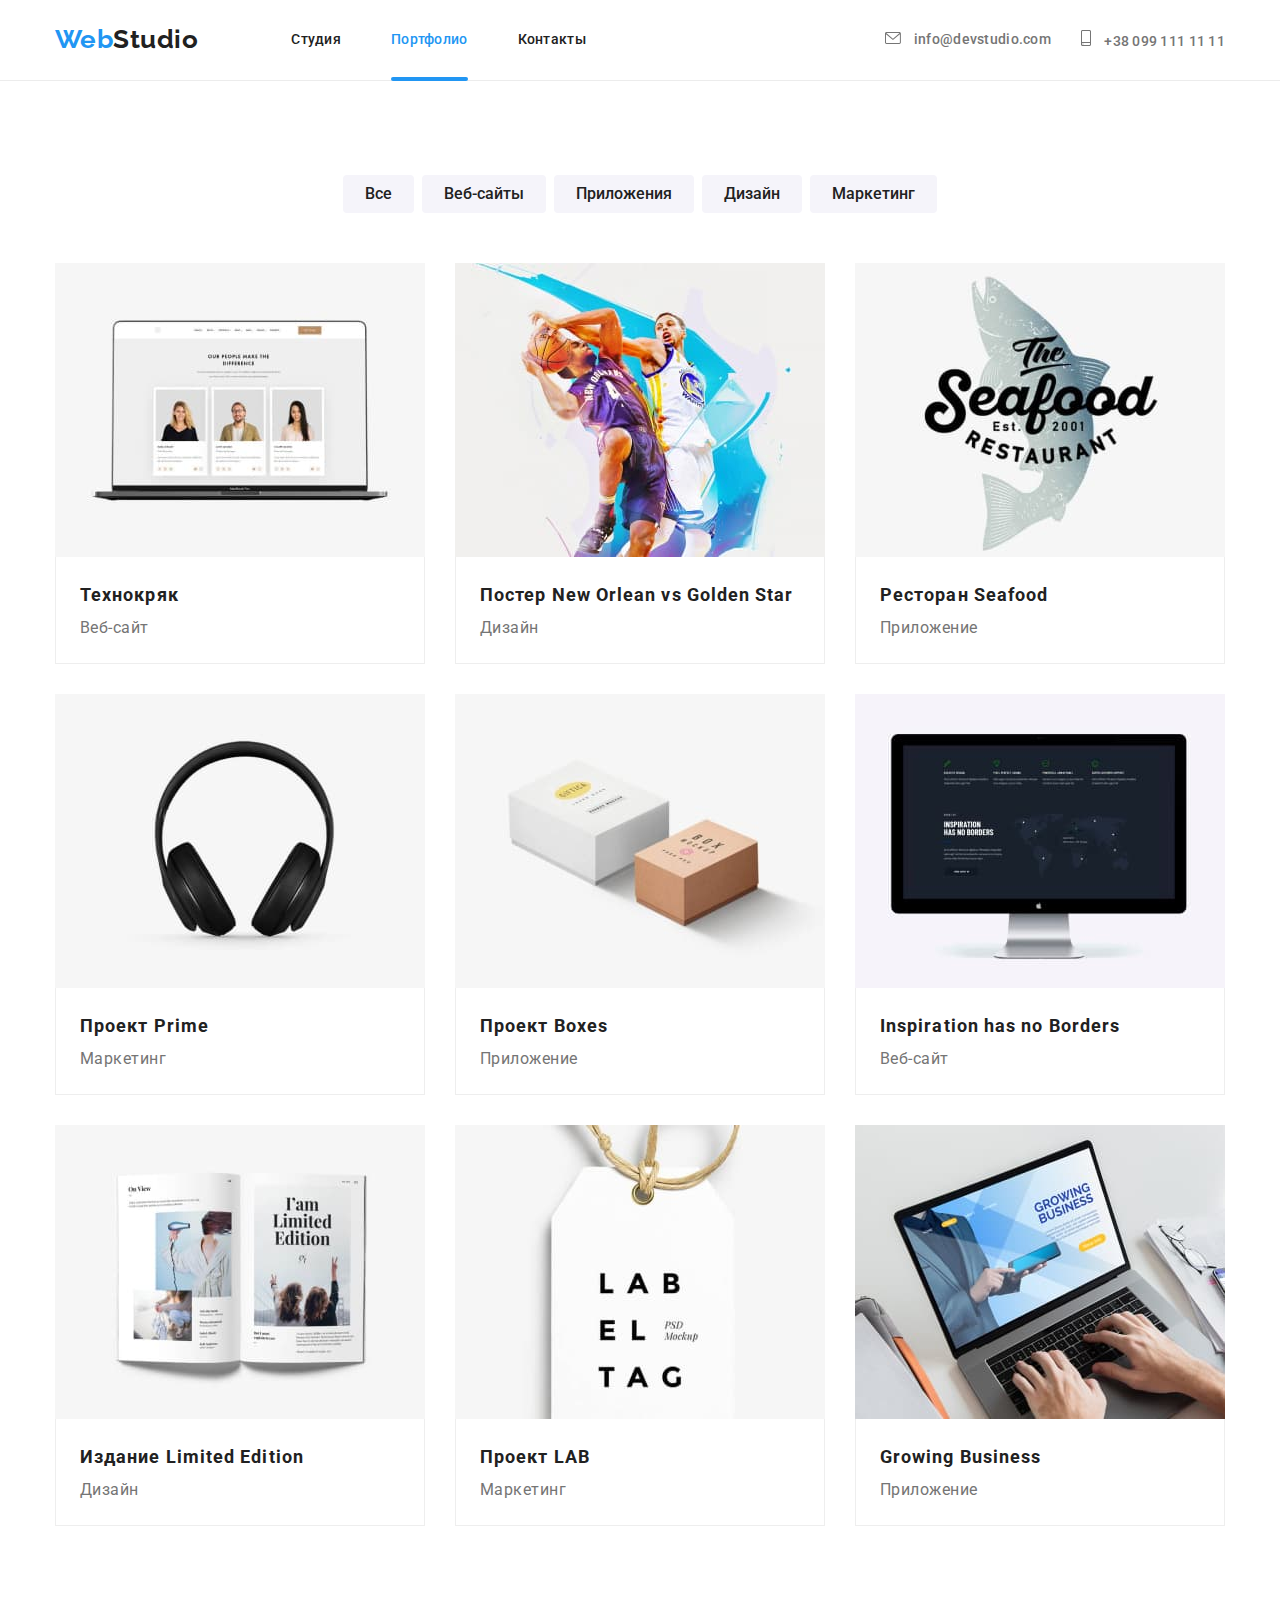
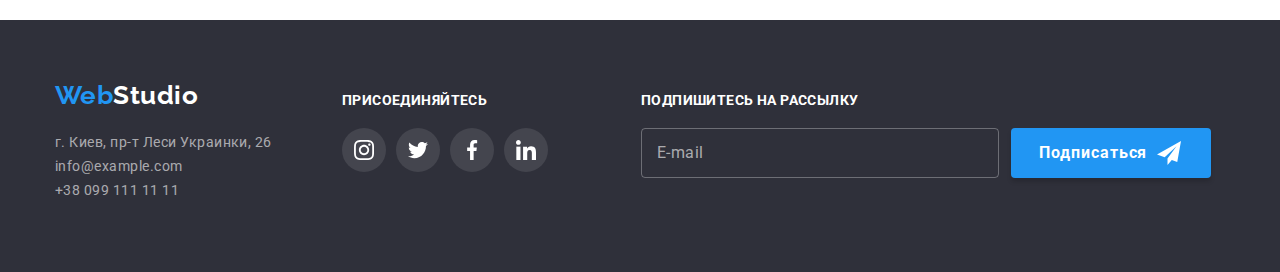
==== portfolio.html @ f7c26d9a "Копия репозитория hw-06" ====
<!DOCTYPE html>
<html lang="ru">
  <head>
    <meta charset="UTF-8" />
    <meta http-equiv="X-UA-Compatible" content="IE=edge" />
    <meta name="viewport" content="width=device-width, initial-scale=1.0" />
    <title>Portfolio</title>
    <link rel="preconnect" href="https://fonts.gstatic.com" />
    <link
      href="https://fonts.googleapis.com/css2?family=Raleway:wght@700&family=Roboto:wght@400;500;700;900&display=swap"
      rel="stylesheet"
    />
    <link
      rel="stylesheet"
      href="https://cdnjs.cloudflare.com/ajax/libs/animate.css/4.1.1/animate.min.css"
    />
    <link
      rel="stylesheet"
      href="https://cdnjs.cloudflare.com/ajax/libs/modern-normalize/1.0.0/modern-normalize.min.css"
    />
    <link rel="stylesheet" href="./css/styles.css" />
  </head>
  <body>
    <!--HEADER-->
    <header class="page-header">
      <div class="container main-nav">
        <a class="logo animate__heartBeat" href="./index.html" lang="en">
          <span class="logo-accent">Web</span>Studio</a
        >
        <nav>
          <ul class="nav">
            <li class="item">
              <a class="nav-link" href="./index.html">Студия</a>
            </li>
            <li class="item">
              <a class="nav-link current" href="./portfolio.html">Портфолио</a>
            </li>
            <li class="item">
              <a class="nav-link" href="">Контакты</a>
            </li>
          </ul>
        </nav>
        <ul class="address">
          <li class="item">
            <a class="address-link" href="mailto:info@devstudio.com" lang="en">
              <svg class="icon-mail">
                <use href="./images/sprite.svg#envelope"></use>
              </svg>
              info@devstudio.com</a
            >
          </li>

          <li class="item">
            <a class="address-link" href="tel:+380991111111">
              <svg class="icon-smartphone">
                <use href="./images/sprite.svg#smartphone"></use>
              </svg>
              +38 099 111 11 11</a
            >
          </li>
        </ul>
      </div>
    </header>
    <main>
      <!-- FILTER -->
      <section class="section">
        <div class="container">
          <ul class="filter">
            <li class="item">
              <button type="button" class="filter-button">Все</button>
            </li>
            <li class="item">
              <button type="button" class="filter-button">Веб-сайты</button>
            </li>
            <li class="item">
              <button type="button" class="filter-button">Приложения</button>
            </li>
            <li class="item">
              <button type="button" class="filter-button">Дизайн</button>
            </li>
            <li class="item">
              <button type="button" class="filter-button">Маркетинг</button>
            </li>
          </ul>

          <!-- PORTFOLIO -->

          <h1 class="visually-hidden">Портфолио</h1>
          <ul class="project negative-margin">
            <li class="item">
              <a class="project-link" href="">
                <div class="project-animation">
                  <img
                    src="./images/portfolio/technocrack.jpg"
                    alt="Экран ноутбука с изображением людей"
                    width="370"
                    height="294"
                  />
                  <p class="project-description">
                    Технокряк это современная площадка распространения
                    коронавируса. Компании используют эту платформу для
                    цифрового шпионажа и атак на защищённые сервера конкурентов.
                  </p>
                </div>
                <div class="project-border">
                  <h2 class="project-name">Технокряк</h2>
                  <p class="project-type">Веб-сайт</p>
                </div>
              </a>
            </li>
            <li class="item">
              <a class="project-link" href="">
                <div class="project-animation">
                  <img
                    src="./images/portfolio/poster-new-orlean-vs-golden-star.jpg"
                    alt="игра в баскетбол"
                    width="370"
                    height="294"
                  />
                  <p class="project-description">
                    Технокряк это современная площадка распространения
                    коронавируса. Компании используют эту платформу для
                    цифрового шпионажа и атак на защищённые сервера конкурентов.
                  </p>
                </div>
                <div class="project-border">
                  <h2 class="project-name">
                    Постер <span lang="en">New Orlean vs Golden Star</span>
                  </h2>
                  <p class="project-type">Дизайн</p>
                </div>
              </a>
            </li>
            <li class="item">
              <a class="project-link" href="">
                <div class="project-animation">
                  <img
                    src="./images/portfolio/restaurant-seafood.jpg"
                    alt="эмблема ресторана Seafood"
                    width="370"
                    height="294"
                  />
                  <p class="project-description">
                    Технокряк это современная площадка распространения
                    коронавируса. Компании используют эту платформу для
                    цифрового шпионажа и атак на защищённые сервера конкурентов.
                  </p>
                </div>

                <div class="project-border">
                  <h2 class="project-name">
                    Ресторан <span lang="en">Seafood</span>
                  </h2>
                  <p class="project-type">Приложение</p>
                </div>
              </a>
            </li>
            <li class="item">
              <a class="project-link" href="">
                <div class="project-animation">
                  <img
                    src="./images/portfolio/project-prime.jpg"
                    alt="наушники"
                    width="370"
                    height="294"
                  />
                  <p class="project-description">
                    Технокряк это современная площадка распространения
                    коронавируса. Компании используют эту платформу для
                    цифрового шпионажа и атак на защищённые сервера конкурентов.
                  </p>
                </div>
                <div class="project-border">
                  <h2 class="project-name">
                    Проект <span lang="en">Prime</span>
                  </h2>
                  <p class="project-type">Маркетинг</p>
                </div>
              </a>
            </li>
            <li class="item">
              <a class="project-link" href="">
                <div class="project-animation">
                  <img
                    src="./images/portfolio/project-boxes.jpg"
                    alt="коробки"
                    width="370"
                    height="294"
                  />
                  <p class="project-description">
                    Технокряк это современная площадка распространения
                    коронавируса. Компании используют эту платформу для
                    цифрового шпионажа и атак на защищённые сервера конкурентов.
                  </p>
                </div>

                <div class="project-border">
                  <h2 class="project-name">
                    Проект <span lang="en">Boxes</span>
                  </h2>
                  <p class="project-type">Приложение</p>
                </div>
              </a>
            </li>
            <li class="item">
              <a class="project-link" href="">
                <div class="project-animation">
                  <img
                    src="./images/portfolio/inspiration-has-no-borders.jpg"
                    alt="монитор"
                    width="370"
                    height="294"
                  />
                  <p class="project-description">
                    Технокряк это современная площадка распространения
                    коронавируса. Компании используют эту платформу для
                    цифрового шпионажа и атак на защищённые сервера конкурентов.
                  </p>
                </div>

                <div class="project-border">
                  <h2 lang="en" class="project-name">
                    Inspiration has no Borders
                  </h2>
                  <p class="project-type">Веб-сайт</p>
                </div>
              </a>
            </li>
            <li class="item">
              <a class="project-link" href="">
                <div class="project-animation">
                  <img
                    src="./images/portfolio/limited-edition.jpg"
                    alt="разворот журнала"
                    width="370"
                    height="294"
                  />
                  <p class="project-description">
                    Технокряк это современная площадка распространения
                    коронавируса. Компании используют эту платформу для
                    цифрового шпионажа и атак на защищённые сервера конкурентов.
                  </p>
                </div>

                <div class="project-border">
                  <h2 class="project-name">
                    Издание <span lang="en">Limited Edition</span>
                  </h2>
                  <p class="project-type">Дизайн</p>
                </div>
              </a>
            </li>
            <li class="item">
              <a class="project-link" href="">
                <div class="project-animation">
                  <img
                    src="./images/portfolio/project-lab.jpg"
                    alt="бирка"
                    width="370"
                    height="294"
                  />

                  <p class="project-description">
                    Технокряк это современная площадка распространения
                    коронавируса. Компании используют эту платформу для
                    цифрового шпионажа и атак на защищённые сервера конкурентов.
                  </p>
                </div>

                <div class="project-border">
                  <h2 class="project-name">
                    Проект <span lang="en">LAB</span>
                  </h2>
                  <p class="project-type">Маркетинг</p>
                </div>
              </a>
            </li>
            <li class="item">
              <a class="project-link" href="">
                <div class="project-animation">
                  <img
                    src="./images/portfolio/growing-business.jpg"
                    alt="ноутбук"
                    width="370"
                    height="294"
                  />

                  <p class="project-description">
                    Технокряк это современная площадка распространения
                    коронавируса. Компании используют эту платформу для
                    цифрового шпионажа и атак на защищённые сервера конкурентов.
                  </p>
                </div>

                <div class="project-border">
                  <h2 lang="en" class="project-name">Growing Business</h2>
                  <p class="project-type">Приложение</p>
                </div>
              </a>
            </li>
          </ul>
        </div>
      </section>
    </main>
    <!--FOOTER-->
    <footer class="footer bg-accent">
      <div class="container footer-blocks">
        <div class="footer-nav">
          <a class="logo" href="./index.html" lang="en">
            <span class="logo-accent">Web</span
            ><span class="logo-white">Studio</span>
          </a>
          <address>
            <ul class="footer-address">
              <li>
                <a
                  class="footer-link"
                  href="https://goo.gl/maps/7YDcyyLP6gGd8CjL6"
                  target="_blank"
                  rel="noopener noreferrer"
                  >г. Киев, пр-т Леси Украинки, 26
                </a>
              </li>
              <li>
                <a class="footer-link" href="mailto:info@example.com"
                  >info@example.com</a
                >
              </li>
              <li>
                <a class="footer-link" href="tel:+380991111111"
                  >+38 099 111 11 11</a
                >
              </li>
            </ul>
          </address>
        </div>
        <div class="footer-social">
          <p class="footer-paragraph">Присоединяйтесь</p>
          <ul class="social-list social-footer-margin">
            <li class="social-item">
              <a class="social-link dark-social-icon" href="">
                <svg class="social-icon">
                  <use href="./images/sprite.svg#instagramm"></use>
                </svg>
              </a>
            </li>
            <li class="social-item">
              <a class="social-link dark-social-icon" href="">
                <svg class="social-icon">
                  <use href="./images/sprite.svg#twitter"></use>
                </svg>
              </a>
            </li>
            <li class="social-item">
              <a class="social-link dark-social-icon" href="">
                <svg class="social-icon">
                  <use href="./images/sprite.svg#facebook"></use>
                </svg>
              </a>
            </li>
            <li class="social-item">
              <a class="social-link dark-social-icon" href="">
                <svg class="social-icon">
                  <use href="./images/sprite.svg#linkedin"></use>
                </svg>
              </a>
            </li>
          </ul>
        </div>
        <div class="footer-subscription">
          <p class="footer-paragraph">Подпишитесь на рассылку</p>
          <form class="subscription-form" method="POST">
            <input
              class="subscription-form-input"
              type="email"
              name="user-email"
              placeholder="E-mail"
            />
            <button class="hero-button subscription-button" type="submit">
              Подписаться
              <svg class="subscription-button-icon">
                <use href="./images/sprite.svg#send"></use>
              </svg>
            </button>
          </form>
        </div>
      </div>
    </footer>
  </body>
</html>
---- css/styles.css ----
:root {
  --primary-text-color: #757575;
  --secondary-text-color: #212121;
  --accent-text-color: #2196f3;
  --white-color: #ffffff;
  --footer-text-color: rgba(255, 255, 255, 0.6);
  --secondary-bg-color: #f5f4fa;
  --accent-bg-color: #2f303a;
  --hero-btn-hover-bgcolor: #188ce8;
  --hero-bg-color: #c4c4c4;
  --header-line: #ececec;
  --project-border: #eeeeee;
  --icon-color: #afb1b8;
  --icon-bg-color: rgba(255, 255, 255, 0.1);
  --timing: 250ms;
  --timing-function: cubic-bezier(0.4, 0, 0.2, 1);
}

body {
  color: var(--primary-text-color);
  font-family: 'Roboto', sans-serif;
  letter-spacing: 0.03em;
}

h1,
h2,
h3 {
  margin: 0;
  color: var(--secondary-text-color);
}

p {
  margin: 0;
}

img {
  display: block;
}

a {
  text-decoration: none;
}

ul {
  margin: 0;
  padding: 0;
  list-style: none;
}

.bg-accent {
  background-color: var(--accent-bg-color);
}

.visually-hidden {
  position: absolute;
  width: 1px;
  height: 1px;
  margin: -1px;
  border: 0;
  padding: 0;
  white-space: nowrap;
  clip-path: inset(100%);
  clip: rect(0 0 0 0);
  overflow: hidden;
}

.negative-margin {
  display: flex;
  margin-top: -30px;
  margin-left: -30px;
}
/* ========================================= HEADER ======================================  */

.page-header {
  border-bottom: 1px solid var(--header-line);
}

.container {
  width: 1200px;
  padding-left: 15px;
  padding-right: 15px;
  margin-left: auto;
  margin-right: auto;
}

.main-nav {
  display: flex;
  align-items: center;
}

/* ======================== LOGO =========================== */
.logo {
  color: var(--secondary-text-color);
  font-family: 'Raleway', sans-serif;
  font-weight: 700;
  font-size: 26px;
  line-height: 1.2;
}
.logo-accent {
  color: var(--accent-text-color);
}
/* ======================= END LOGO ========================= */

/* ======================= NAVIGATION ======================= */

.nav {
  display: flex;
  margin-left: 93px;
}

.nav .item + .item {
  margin-left: 50px;
}

.nav .nav-link {
  position: relative;
  display: block;
  padding-top: 32px;
  padding-bottom: 32px;
  color: var(--secondary-text-color);
  font-weight: 500;
  font-size: 14px;
  line-height: 1.14;
  letter-spacing: 0.02em;

  transition: color var(--timing) var(--timing-function);
}

.nav .nav-link:hover,
.nav .nav-link:focus,
.nav .nav-link.current {
  color: var(--accent-text-color);
}

.current::after {
  display: block;
  content: '';
  width: 100%;
  height: 4px;
  border-radius: 2px;
  background-color: var(--accent-text-color);

  position: absolute;
  bottom: -1px;
}

/* ================= END NAVIGATION ====================== */

/* ================= MAIL & PHONE ======================== */

.address {
  display: flex;
  align-items: center;
  margin-left: auto;
}

.address .item + .item {
  margin-left: 30px;
}

.address .item {
  display: flex;
  align-self: center;
}

.address .address-link {
  color: var(--primary-text-color);
  font-weight: 500;
  font-size: 14px;
  line-height: 1.14;
  letter-spacing: 0.02em;

  transition: color var(--timing) var(--timing-function);
}

.icon-mail {
  width: 16px;
  height: 12px;
  margin-right: 10px;
  fill: var(--primary-text-color);
}

.icon-smartphone {
  width: 10px;
  height: 16px;
  margin-right: 10px;
  fill: var(--primary-text-color);
}

.address-link:hover,
.address-link:focus {
  color: var(--accent-text-color);
}

.address-link:hover .icon-mail,
.address-link:hover .icon-smartphone,
.address-link:focus .icon-mail,
.address-link:focus .icon-smartphone {
  fill: currentColor;
}

/* ================== END MAIL & PHONE =================== */

/* ====================================== END HEADER ====================================  */

/* ========== SECTION ============= */

.section {
  padding-top: 94px;
  padding-bottom: 94px;
}

.section-title {
  margin-bottom: 50px;
  font-size: 36px;
  line-height: 1.16;
  text-align: center;
}

.section:nth-child(2) {
  padding-bottom: 47px;
}

.section:nth-child(3) {
  padding-top: 47px;
}

.section:nth-child(4) {
  background-color: var(--secondary-bg-color);
}

/* ========== END SECTION ============= */

/*  ====================================== HERO ========================================== */

.hero {
  max-width: 1600px;
  height: 600px;
  margin: 0 auto;
  padding-top: 200px;
  padding-bottom: 200px;
  background-image: linear-gradient(
      rgba(47, 48, 58, 0.4),
      rgba(47, 48, 58, 0.4)
    ),
    url(../images/hero.jpg);
  background-color: var(--hero-bg-color);
  background-position: center;
  background-size: cover;
  border: 1px solid #000000;
  box-shadow: 0px 4px 4px rgba(0, 0, 0, 0.25);
  text-align: center;
}

.hero-title {
  margin-top: 0;
  margin-bottom: 30px;
  padding-left: 452px;
  padding-right: 452px;
  color: var(--white-color);
  font-weight: 900;
  font-size: 44px;
  line-height: 1.36;
  letter-spacing: 0.06em;
  text-transform: uppercase;
}

.hero-button {
  padding: 10px 32px;
  border-color: transparent;
  background-color: var(--accent-text-color);
  color: var(--white-color);
  min-width: 200px;
  height: 50px;
  cursor: pointer;
  font-family: inherit;
  font-weight: 700;
  font-size: 16px;
  line-height: 1.87;
  letter-spacing: 0.06em;
  box-shadow: 0px 4px 4px rgba(0, 0, 0, 0.15);
  border-radius: 4px;

  transition: background-color var(--timing) var(--timing-function);
}

.hero-button:hover,
.hero-button:focus {
  background-color: var(--hero-btn-hover-bgcolor);
}
/* =================== MODAL ================= */

.backdrop {
  position: fixed;
  top: 0;
  left: 0;
  width: 100vw;
  height: 100vh;
  background-color: rgba(0, 0, 0, 0.2);
  z-index: 100;

  transition: opacity var(--timing) var(--timing-function),
    vissibility var(--timing) var(--timing-function);
}

.is-hidden {
  opacity: 0;
  visibility: hidden;
  pointer-events: none;
}

.btn-close {
  position: absolute;
  top: 8px;
  right: 8px;
  width: 30px;
  height: 30px;
  background-color: transparent;
  border-radius: 50%;
  border: 1px solid rgba(0, 0, 0, 0.1);
  cursor: pointer;
  padding: 5px;
}

.btn-close-icon {
  width: 18px;
  height: 18px;

  transition: fill var(--timing) var(--timing-function);
}

.btn-close:hover .btn-close-icon {
  fill: var(--accent-text-color);
}

.modal {
  display: flex;
  position: absolute;
  top: 50%;
  left: 50%;
  max-height: 581px;
  max-width: 528px;
  background-color: var(--white-color);
  border-radius: 4px;
  box-shadow: 0px 1px 3px rgba(0, 0, 0, 0.12), 0px 1px 1px rgba(0, 0, 0, 0.14),
    0px 2px 1px rgba(0, 0, 0, 0.2);

  transform: translate(-50%, -50%);
}

.modal-form {
  width: 100%;
  height: 100%;
  padding: 40px;
}

.form-title {
  margin-bottom: 12px;
  text-align: center;
  font-size: 20px;
  font-weight: bold;
  line-height: 23px;
  color: var(--secondary-text-color);
  text-align: center;
  letter-spacing: 0.03em;
}

.form-label {
  display: block;
  font-size: 12px;
  letter-spacing: 0.01em;
}

.form-label-wrapper {
  display: block;
  position: relative;
  margin-top: 4px;
  margin-bottom: 10px;
}

.form-input {
  width: 100%;
  height: 40px;
  padding-left: 42px;
  border: 1px solid rgba(33, 33, 33, 0.2);
  border-radius: 4px;

  transition: border var(--timing) var(--timing-function);
}

.form-label:focus-within .form-input {
  border: 1px solid var(--accent-text-color);
  outline: none;
}

.form-input-icon {
  position: absolute;
  left: 12px;
  top: 50%;
  transform: translateY(-50%);
  display: block;
  width: 18px;
  height: 18px;

  transition: fill var(--timing) var(--timing-function);
}

.form-label:focus-within .form-input-icon {
  fill: var(--accent-text-color);
}

.form-comment {
  padding: 12px 16px;
  margin-top: 4px;
  margin-bottom: 20px;
  width: 100%;
  height: 120px;
  border: 1px solid rgba(33, 33, 33, 0.2);
  border-radius: 4px;
  resize: none;

  transition: border var(--timing) var(--timing-function);
}

.form-comment:focus {
  border: 1px solid var(--accent-text-color);
  outline: none;
}

.form-comment::placeholder {
  color: rgba(117, 117, 117, 0.5);
  font-size: 14px;
  line-height: 16px;
  letter-spacing: 0.01em;
}

.user-agreement {
  display: flex;
  align-items: center;
  justify-content: center;
  margin-bottom: 30px;
}

.user-agreement-checkbox {
  position: absolute !important;
  clip: rect(1px 1px 1px 1px); /* IE6, IE7 */
  clip: rect(1px, 1px, 1px, 1px);
  padding: 0 !important;
  border: 0 !important;
  height: 1px !important;
  width: 1px !important;
  overflow: hidden;
}

.checkbox-icon {
  display: inline-block;
  width: 16px;
  height: 15px;
  border: 2px solid var(--secondary-text-color);
  border-radius: 4px;

  transition: background-color var(--timing) var(--timing-function);
}

.user-agreement-checkbox:checked + .checkbox-icon {
  border-color: transparent;
  background-color: var(--accent-text-color);
  background-image: url(../images/checkbox.svg);
  background-size: contain;
  background-repeat: no-repeat;
  background-origin: border-box;
}

.user-agreement-checkbox:focus + .checkbox-icon {
  border-color: var(--accent-text-color);
}

.user-agreement-title {
  margin-left: 7px;
  font-size: 14px;
  line-height: 1.71;
  letter-spacing: 0.03em;
}

.user-agreement-link {
  text-decoration: underline;
  color: var(--accent-text-color);
}

.modal-button {
  display: flex;
  justify-content: center;
  margin: 0 auto;
}

/* ========== END MODAL ================= */

/*  ====================================== END HERO ====================================== */

/* ====================================== FEATURES ====================================== */

.features .item,
.work .item,
.project .item,
.clients .item {
  margin-left: 30px;
  margin-top: 30px;
}

.features-title {
  margin-bottom: 10px;
  font-size: 14px;
  line-height: 1.14;
  text-transform: uppercase;
}

.features-text {
  font-size: 14px;
  line-height: 1.71;
}

.features-icon {
  display: flex;
  justify-content: center;
  align-items: center;
  background-color: var(--secondary-bg-color);
  width: 270px;
  height: 120px;
  margin-bottom: 30px;
}

.features-icon .pic {
  width: 70px;
  height: 70px;
}
/* ====================================== END FEATURES ====================================== */

/* ==================== WORK ==================*/

.work .item,
.project .item {
  flex-basis: calc((100% - 90px) / 3);
  position: relative;
}

.work-title {
  position: absolute;
  width: 100%;
  bottom: 0;
  text-align: center;
  font-weight: bold;
  font-size: 14px;
  line-height: 16px;
  letter-spacing: 0.03em;
  text-transform: uppercase;
  color: var(--white-color);
  background-color: rgba(47, 48, 58, 0.8);
  padding-top: 27px;
  padding-bottom: 27px;
}

/* =================== END WORK ============= */

/* ====================================== TEAM ====================================== */

.team .item {
  background-color: var(--white-color);
  flex-basis: calc((100% - 120px) / 4);
  margin-top: 30px;
  margin-left: 30px;
  box-shadow: 0px 1px 3px rgba(0, 0, 0, 0.12), 0px 1px 1px rgba(0, 0, 0, 0.14),
    0px 2px 1px rgba(0, 0, 0, 0.2);
  border-radius: 0px 0px 4px 4px;
}

.team-title {
  margin-bottom: 10px;
  font-weight: 500;
  font-size: 16px;
  line-height: 1.19;
  text-align: center;
}

.team-position {
  font-size: 16px;
  line-height: 1.18;
  text-align: center;
}

.team-border {
  padding-top: 30px;
  padding-bottom: 30px;
}
/* =====SOCIAL ICON ===== */

.social-list {
  display: flex;
  margin-top: 16px;
  margin-right: 32px;
  margin-left: 32px;
}

.social-item:not(:nth-last-child(1)) {
  margin-right: 10px;
}

.social-link {
  display: flex;
  width: 44px;
  height: 44px;
  justify-content: center;
  align-items: center;
  fill: var(--icon-color);
  border-radius: 50%;

  transition: background-color var(--timing) var(--timing-function);
}

.social-link:hover,
.social-link:focus {
  background-color: var(--accent-text-color);
}

.social-icon {
  width: 20px;
  height: 20px;

  transition: fill var(--timing) var(--timing-function);
}

.social-link:hover .social-icon,
.social-link:focus .social-icon {
  fill: var(--white-color);
}

/* ===== END SOCIAL ICON ===== */

/* ====================================== END TEAM ====================================== */

/* ================= CLIENT =============== */

.client-link {
  display: flex;
  justify-content: center;
  align-items: center;
  width: 170px;
  height: 92px;
  fill: var(--icon-color);
  border: 1px solid var(--icon-color);
  border-radius: 4px;

  transition: border var(--timing) var(--timing-function),
    fill var(--timing) var(--timing-function);
}

.client-link:hover,
.client-link:focus {
  border: 1px solid var(--accent-text-color);
  fill: var(--accent-text-color);
}

/* ================= END CLIENT =============== */

/* ====================================== FOOTER ====================================== */

.logo-white {
  color: var(--white-color);
}

.footer {
  width: 100%;
  height: 252px;
  margin: 0 auto;
}

.footer-address {
  margin-top: 20px;
}

.footer-address .footer-link {
  color: var(--footer-text-color);
  font-style: normal;
  font-size: 14px;
  line-height: 1.71;

  transition: color var(--timing) var(--timing-function);
}

.footer-address .footer-link:hover,
.footer-address .footer-link:focus {
  color: var(--white-color);
}

.footer-blocks {
  display: flex;
  /* align-self: baseline; */
}

.footer-nav {
  margin-top: 60px;
  margin-bottom: 60px;
}

.footer-social {
  margin-left: 70px;
  margin-top: 72px;
}

.footer-paragraph {
  margin-bottom: 20px;

  color: var(--white-color);
  font-size: 14px;
  font-weight: 700;
  line-height: 16px;
  letter-spacing: 0.03em;
  text-transform: uppercase;
}

.social-footer-margin {
  margin-left: 0;
  margin-right: 0;
}

.dark-social-icon {
  fill: var(--white-color);
  background-color: var(--icon-bg-color);
}

.footer-subscription {
  margin-left: 93px;
  margin-top: 72px;
}

.subscription-form {
  display: flex;
}

.subscription-form-input {
  padding: 15px;
  width: 358px;
  height: 50px;
  background-color: transparent;
  border: 1px solid rgba(255, 255, 255, 0.3);
  border-radius: 4px;
  font-size: 16px;
  line-height: 1.25;
  letter-spacing: 0.03em;
  color: var(--white-color);
}

.subscription-form-input::placeholder {
  color: rgba(255, 255, 255, 0.6);
}

.subscription-button {
  display: inline-flex;
  padding: 10px 26px;
  margin-left: 12px;
  align-items: center;
}

.subscription-button-icon {
  margin-left: 10px;
  width: 24px;
  height: 24px;
}

/* ====================================== END FOOTER ====================================== */

/* ################################# PORTFOLIO ##########################################  */

/* ====================================== FILTER ====================================== */

.filter {
  display: flex;
  margin-bottom: 50px;
  margin-top: -8px;
  margin-left: -8px;
  justify-content: center;
}

.filter .filter-button {
  padding: 6px 22px;
  color: var(--secondary-text-color);
  background-color: var(--secondary-bg-color);
  font-family: inherit;
  font-weight: 500;
  font-size: 16px;
  line-height: 1.62;
  text-align: center;
  border: none;
  border-radius: 4px;
  cursor: pointer;

  transition: color var(--timing) var(--timing-function),
    background-color var(--timing) var(--timing-function),
    box-shadow var(--timing) var(--timing-function);
}

.filter .item {
  margin-top: 8px;
  margin-left: 8px;
}

.filter .filter-button:hover,
.filter .filter-button:focus {
  color: var(--white-color);
  background-color: var(--accent-text-color);
  box-shadow: 0px 3px 1px rgba(0, 0, 0, 0.1), 0px 1px 2px rgba(0, 0, 0, 0.08),
    0px 2px 2px rgba(0, 0, 0, 0.12);
}

/* ====================================== END FILTER ====================================== */

/* ====================================== PROJECTS ====================================== */

.project {
  flex-wrap: wrap;
}

.project .item {
  transition: box-shadow var(--timing) var(--timing-function);
}

.project .item:hover,
.project .item:focus {
  box-shadow: 0px 1px 1px rgba(0, 0, 0, 0.12), 0px 4px 4px rgba(0, 0, 0, 0.06),
    1px 4px 6px rgba(0, 0, 0, 0.16);
}

.project .project-name {
  font-size: 18px;
  line-height: 2;
  letter-spacing: 0.06em;
}

.project .project-type {
  font-size: 16px;
  line-height: 1.87;
  color: var(--primary-text-color);
}

.project-border {
  padding: 20px 24px;
  border: 1px solid var(--project-border);
  border-top: 0;
  box-sizing: border-box;
}

.project-animation {
  position: relative;
  overflow: hidden;
}

.project-description {
  position: absolute;
  top: 0;
  left: 0;
  width: 100%;
  height: 100%;
  background-color: rgba(33, 150, 243, 0.9);
  font-size: 18px;
  line-height: 28px;
  letter-spacing: 0.03em;
  color: var(--white-color);
  padding: 63px 24px;
  overflow: auto;

  transform: translateY(100%);
  transition: transform var(--timing) var(--timing-function);
}

.project-link:hover .project-description,
.project-link:focus .project-description {
  transform: translateY(0);
}

/* ====================================== END PROJECTS ====================================== */ ;
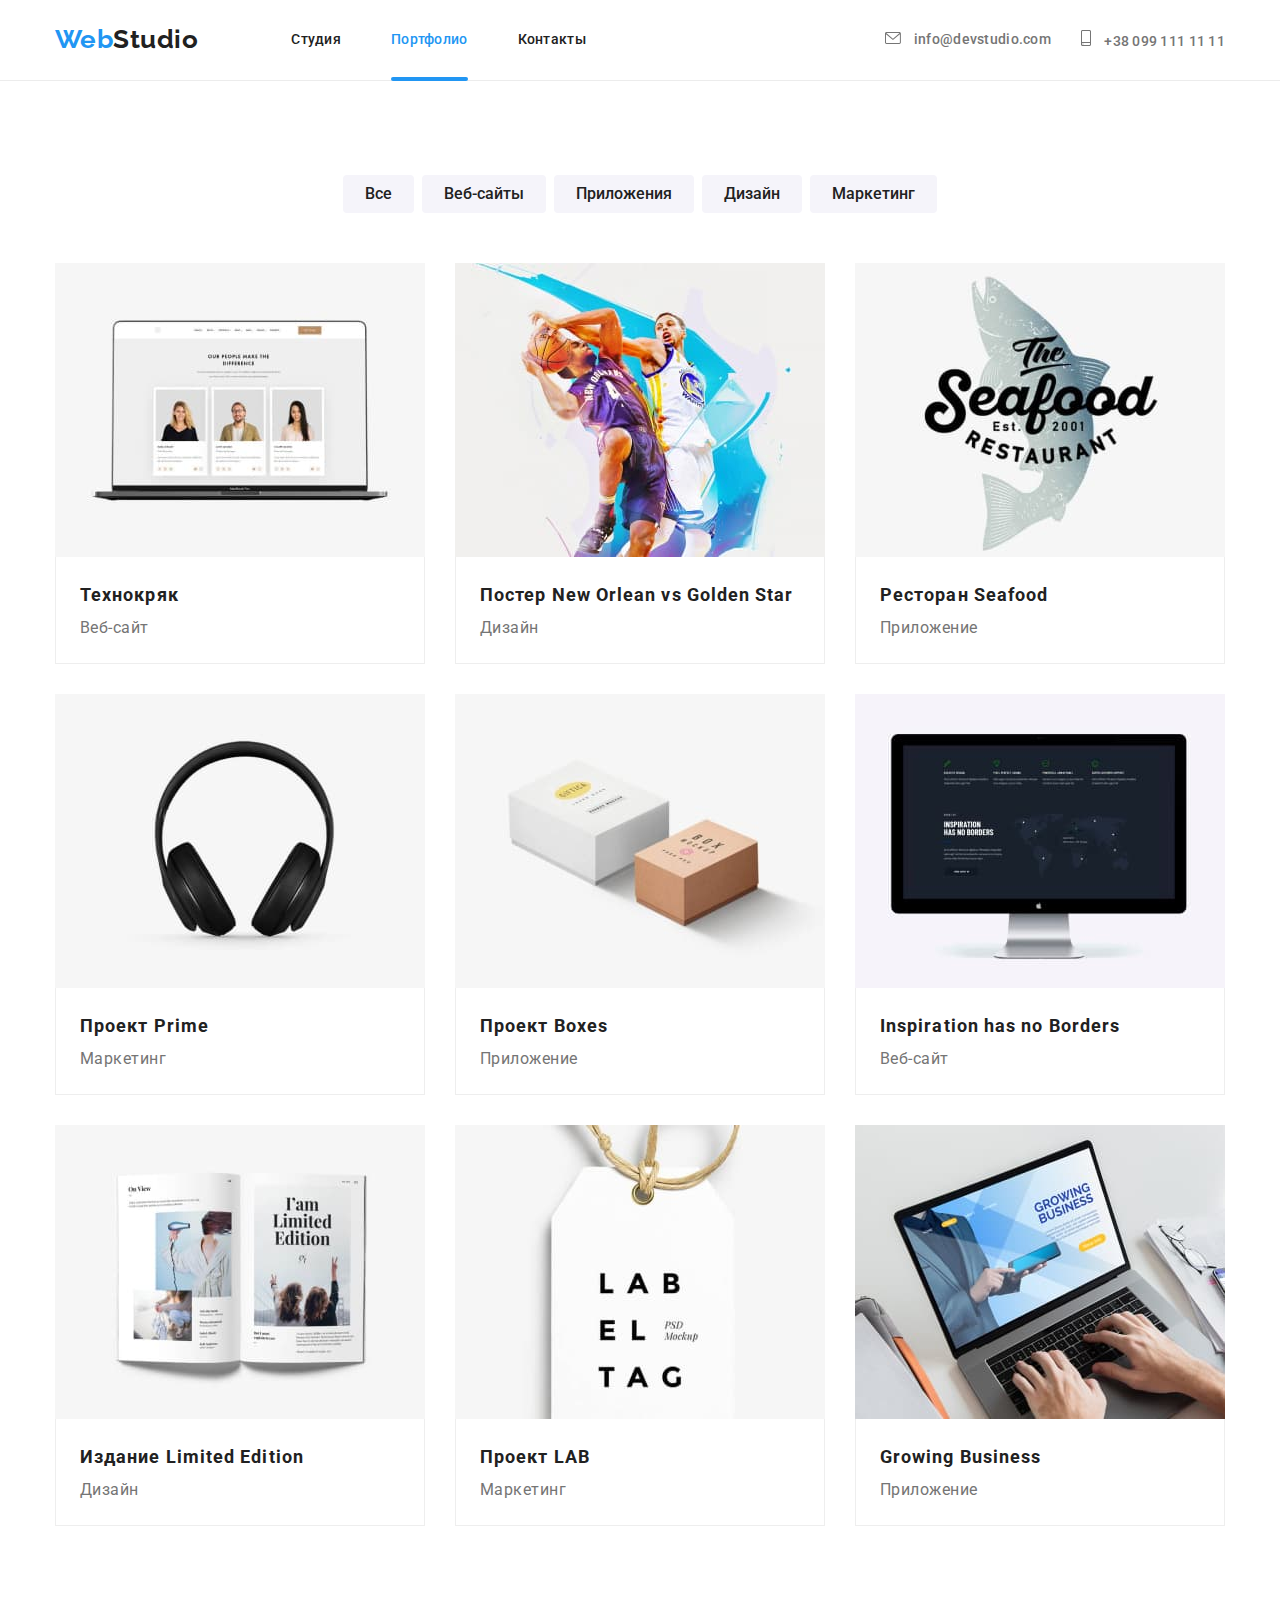
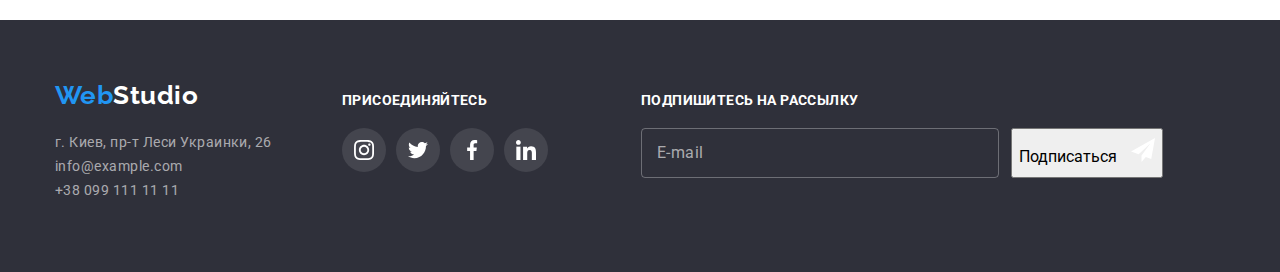
==== commit 91354f07: "рефакторинг в SASS" ====
--- a/portfolio.html
+++ b/portfolio.html
@@ -12,10 +12,6 @@
     />
     <link
       rel="stylesheet"
-      href="https://cdnjs.cloudflare.com/ajax/libs/animate.css/4.1.1/animate.min.css"
-    />
-    <link
-      rel="stylesheet"
       href="https://cdnjs.cloudflare.com/ajax/libs/modern-normalize/1.0.0/modern-normalize.min.css"
     />
     <link rel="stylesheet" href="./css/styles.css" />
@@ -24,7 +20,7 @@
     <!--HEADER-->
     <header class="page-header">
       <div class="container main-nav">
-        <a class="logo animate__heartBeat" href="./index.html" lang="en">
+        <a class="logo" href="./index.html" lang="en">
           <span class="logo-accent">Web</span>Studio</a
         >
         <nav>
--- a/css/styles.css
+++ b/css/styles.css
@@ -51,6 +51,20 @@
   background-color: var(--accent-bg-color);
 }
 
+.negative-margin {
+  display: flex;
+  margin-top: -30px;
+  margin-left: -30px;
+}
+
+.features .item,
+.work .item,
+.project .item,
+.clients .item {
+  margin-left: 30px;
+  margin-top: 30px;
+}
+
 .visually-hidden {
   position: absolute;
   width: 1px;
@@ -63,17 +77,7 @@
   clip: rect(0 0 0 0);
   overflow: hidden;
 }
-
-.negative-margin {
-  display: flex;
-  margin-top: -30px;
-  margin-left: -30px;
-}
-/* ========================================= HEADER ======================================  */
-
-.page-header {
-  border-bottom: 1px solid var(--header-line);
-}
+/* ================= COMPONENT ============= */
 
 .container {
   width: 1200px;
@@ -83,9 +87,37 @@
   margin-right: auto;
 }
 
-.main-nav {
-  display: flex;
-  align-items: center;
+.button {
+  display: flex;
+  justify-content: center;
+  margin: 0 auto;
+  padding: 10px 32px;
+  border-color: transparent;
+  background-color: var(--accent-text-color);
+  color: var(--white-color);
+  min-width: 200px;
+  height: 50px;
+  cursor: pointer;
+  font-family: inherit;
+  font-weight: 700;
+  font-size: 16px;
+  line-height: 1.87;
+  letter-spacing: 0.06em;
+  box-shadow: 0px 4px 4px rgba(0, 0, 0, 0.15);
+  border-radius: 4px;
+
+  transition: background-color var(--timing) var(--timing-function);
+}
+
+.button:hover,
+.button:focus {
+  background-color: var(--hero-btn-hover-bgcolor);
+}
+
+/* ========================================= HEADER ======================================  */
+
+.page-header {
+  border-bottom: 1px solid var(--header-line);
 }
 
 /* ======================== LOGO =========================== */
@@ -102,6 +134,11 @@
 /* ======================= END LOGO ========================= */
 
 /* ======================= NAVIGATION ======================= */
+
+.main-nav {
+  display: flex;
+  align-items: center;
+}
 
 .nav {
   display: flex;
@@ -249,7 +286,7 @@
   background-size: cover;
   border: 1px solid #000000;
   box-shadow: 0px 4px 4px rgba(0, 0, 0, 0.25);
-  text-align: center;
+  /* text-align: center; */
 }
 
 .hero-title {
@@ -263,31 +300,9 @@
   line-height: 1.36;
   letter-spacing: 0.06em;
   text-transform: uppercase;
-}
-
-.hero-button {
-  padding: 10px 32px;
-  border-color: transparent;
-  background-color: var(--accent-text-color);
-  color: var(--white-color);
-  min-width: 200px;
-  height: 50px;
-  cursor: pointer;
-  font-family: inherit;
-  font-weight: 700;
-  font-size: 16px;
-  line-height: 1.87;
-  letter-spacing: 0.06em;
-  box-shadow: 0px 4px 4px rgba(0, 0, 0, 0.15);
-  border-radius: 4px;
-
-  transition: background-color var(--timing) var(--timing-function);
-}
-
-.hero-button:hover,
-.hero-button:focus {
-  background-color: var(--hero-btn-hover-bgcolor);
-}
+  text-align: center;
+}
+
 /* =================== MODAL ================= */
 
 .backdrop {
@@ -487,25 +502,11 @@
   color: var(--accent-text-color);
 }
 
-.modal-button {
-  display: flex;
-  justify-content: center;
-  margin: 0 auto;
-}
-
 /* ========== END MODAL ================= */
 
 /*  ====================================== END HERO ====================================== */
 
 /* ====================================== FEATURES ====================================== */
-
-.features .item,
-.work .item,
-.project .item,
-.clients .item {
-  margin-left: 30px;
-  margin-top: 30px;
-}
 
 .features-title {
   margin-bottom: 10px;
@@ -740,6 +741,7 @@
   padding: 15px;
   width: 358px;
   height: 50px;
+  margin-right: 12px;
   background-color: transparent;
   border: 1px solid rgba(255, 255, 255, 0.3);
   border-radius: 4px;
@@ -751,13 +753,6 @@
 
 .subscription-form-input::placeholder {
   color: rgba(255, 255, 255, 0.6);
-}
-
-.subscription-button {
-  display: inline-flex;
-  padding: 10px 26px;
-  margin-left: 12px;
-  align-items: center;
 }
 
 .subscription-button-icon {
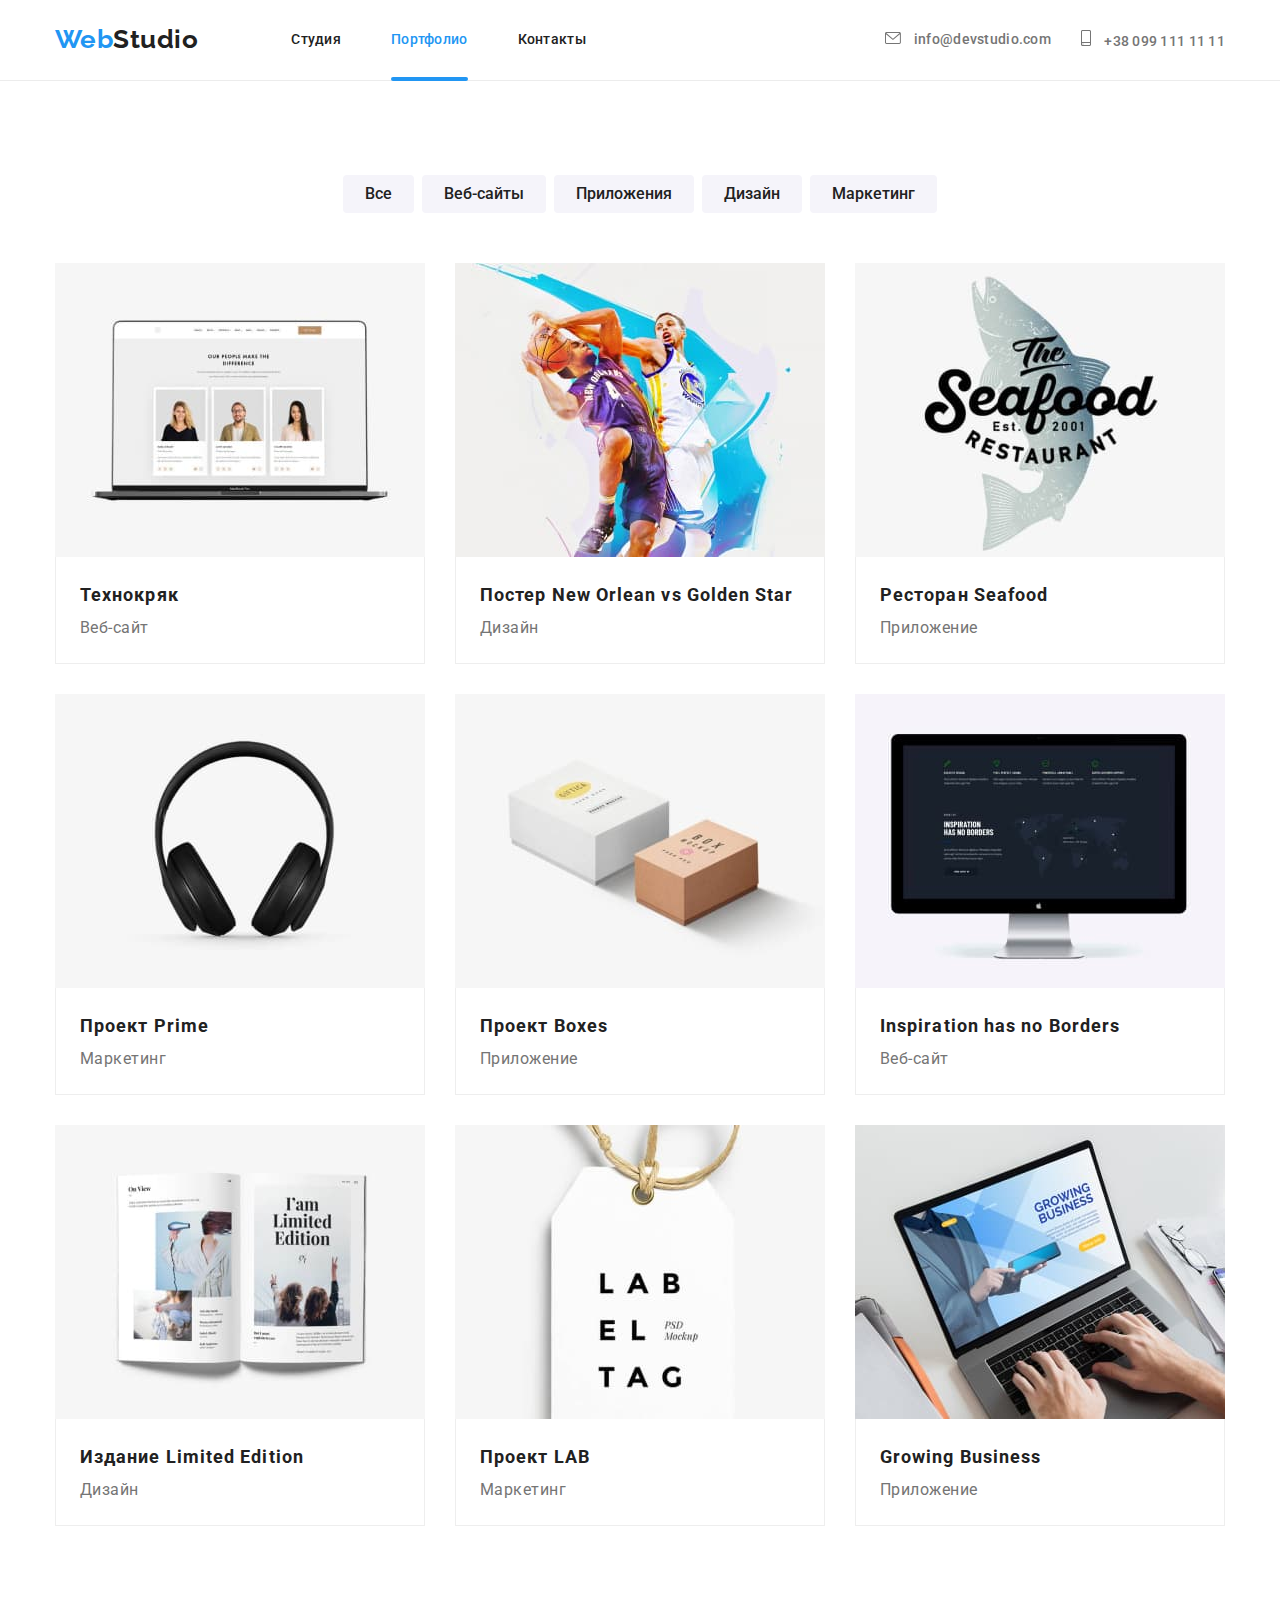
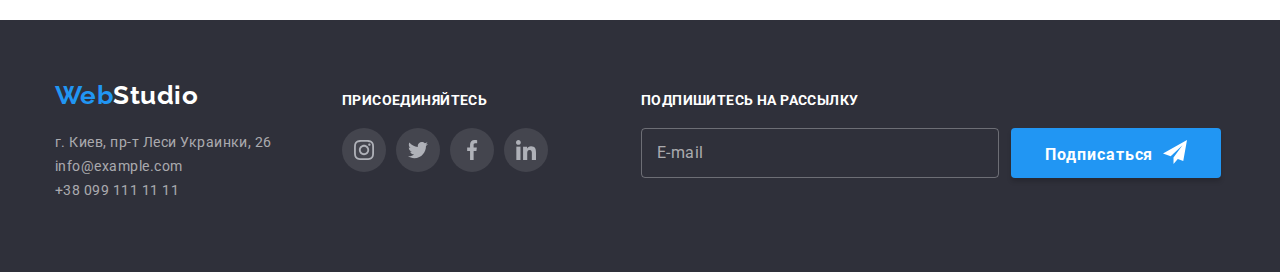
==== commit fb326225: "Рефакторинг в SASS + БЕМ" ====
--- a/portfolio.html
+++ b/portfolio.html
@@ -14,41 +14,43 @@
       rel="stylesheet"
       href="https://cdnjs.cloudflare.com/ajax/libs/modern-normalize/1.0.0/modern-normalize.min.css"
     />
-    <link rel="stylesheet" href="./css/styles.css" />
+    <link rel="stylesheet" href="./css/main.min.css" />
   </head>
   <body>
     <!--HEADER-->
-    <header class="page-header">
-      <div class="container main-nav">
+    <header class="header">
+      <div class="container header__container">
         <a class="logo" href="./index.html" lang="en">
-          <span class="logo-accent">Web</span>Studio</a
+          <span class="logo_theme_accent">Web</span>Studio</a
         >
-        <nav>
-          <ul class="nav">
-            <li class="item">
-              <a class="nav-link" href="./index.html">Студия</a>
-            </li>
-            <li class="item">
-              <a class="nav-link current" href="./portfolio.html">Портфолио</a>
-            </li>
-            <li class="item">
-              <a class="nav-link" href="">Контакты</a>
+        <nav class="header__navigation">
+          <ul class="nav-list header__nav-list">
+            <li class="nav-list__item">
+              <a class="nav-list__link" href="./index.html">Студия</a>
+            </li>
+            <li class="nav-list__item">
+              <a class="nav-list__link current" href="./portfolio.html"
+                >Портфолио</a
+              >
+            </li>
+            <li class="nav-list__item">
+              <a class="nav-list__link" href="">Контакты</a>
             </li>
           </ul>
         </nav>
-        <ul class="address">
-          <li class="item">
-            <a class="address-link" href="mailto:info@devstudio.com" lang="en">
-              <svg class="icon-mail">
+        <ul class="address header__address">
+          <li class="address__item">
+            <a class="address__link" href="mailto:info@devstudio.com" lang="en">
+              <svg class="address__icon-mail">
                 <use href="./images/sprite.svg#envelope"></use>
               </svg>
-              info@devstudio.com</a
-            >
+              info@devstudio.com
+            </a>
           </li>
 
-          <li class="item">
-            <a class="address-link" href="tel:+380991111111">
-              <svg class="icon-smartphone">
+          <li class="address__item">
+            <a class="address__link" href="tel:+380991111111">
+              <svg class="address__icon-smartphone">
                 <use href="./images/sprite.svg#smartphone"></use>
               </svg>
               +38 099 111 11 11</a
@@ -61,21 +63,21 @@
       <!-- FILTER -->
       <section class="section">
         <div class="container">
-          <ul class="filter">
-            <li class="item">
-              <button type="button" class="filter-button">Все</button>
-            </li>
-            <li class="item">
-              <button type="button" class="filter-button">Веб-сайты</button>
-            </li>
-            <li class="item">
-              <button type="button" class="filter-button">Приложения</button>
-            </li>
-            <li class="item">
-              <button type="button" class="filter-button">Дизайн</button>
-            </li>
-            <li class="item">
-              <button type="button" class="filter-button">Маркетинг</button>
+          <ul class="filter portfolio__filter">
+            <li class="filter__item">
+              <button type="button" class="filter__button">Все</button>
+            </li>
+            <li class="filter__item">
+              <button type="button" class="filter__button">Веб-сайты</button>
+            </li>
+            <li class="filter__item">
+              <button type="button" class="filter__button">Приложения</button>
+            </li>
+            <li class="filter__item">
+              <button type="button" class="filter__button">Дизайн</button>
+            </li>
+            <li class="filter__item">
+              <button type="button" class="filter__button">Маркетинг</button>
             </li>
           </ul>
 
@@ -83,172 +85,172 @@
 
           <h1 class="visually-hidden">Портфолио</h1>
           <ul class="project negative-margin">
-            <li class="item">
-              <a class="project-link" href="">
-                <div class="project-animation">
+            <li class="project__item">
+              <a class="project__link" href="">
+                <div class="project__animation">
                   <img
                     src="./images/portfolio/technocrack.jpg"
                     alt="Экран ноутбука с изображением людей"
                     width="370"
                     height="294"
                   />
-                  <p class="project-description">
-                    Технокряк это современная площадка распространения
-                    коронавируса. Компании используют эту платформу для
-                    цифрового шпионажа и атак на защищённые сервера конкурентов.
-                  </p>
-                </div>
-                <div class="project-border">
-                  <h2 class="project-name">Технокряк</h2>
-                  <p class="project-type">Веб-сайт</p>
-                </div>
-              </a>
-            </li>
-            <li class="item">
-              <a class="project-link" href="">
-                <div class="project-animation">
+                  <p class="project__description">
+                    Технокряк это современная площадка распространения
+                    коронавируса. Компании используют эту платформу для
+                    цифрового шпионажа и атак на защищённые сервера конкурентов.
+                  </p>
+                </div>
+                <div class="project__border">
+                  <h2 class="project__name">Технокряк</h2>
+                  <p class="project__type">Веб-сайт</p>
+                </div>
+              </a>
+            </li>
+            <li class="project__item">
+              <a class="project__link" href="">
+                <div class="project__animation">
                   <img
                     src="./images/portfolio/poster-new-orlean-vs-golden-star.jpg"
                     alt="игра в баскетбол"
                     width="370"
                     height="294"
                   />
-                  <p class="project-description">
-                    Технокряк это современная площадка распространения
-                    коронавируса. Компании используют эту платформу для
-                    цифрового шпионажа и атак на защищённые сервера конкурентов.
-                  </p>
-                </div>
-                <div class="project-border">
-                  <h2 class="project-name">
+                  <p class="project__description">
+                    Технокряк это современная площадка распространения
+                    коронавируса. Компании используют эту платформу для
+                    цифрового шпионажа и атак на защищённые сервера конкурентов.
+                  </p>
+                </div>
+                <div class="project__border">
+                  <h2 class="project__name">
                     Постер <span lang="en">New Orlean vs Golden Star</span>
                   </h2>
-                  <p class="project-type">Дизайн</p>
-                </div>
-              </a>
-            </li>
-            <li class="item">
-              <a class="project-link" href="">
-                <div class="project-animation">
+                  <p class="project__type">Дизайн</p>
+                </div>
+              </a>
+            </li>
+            <li class="project__item">
+              <a class="project__link" href="">
+                <div class="project__animation">
                   <img
                     src="./images/portfolio/restaurant-seafood.jpg"
                     alt="эмблема ресторана Seafood"
                     width="370"
                     height="294"
                   />
-                  <p class="project-description">
-                    Технокряк это современная площадка распространения
-                    коронавируса. Компании используют эту платформу для
-                    цифрового шпионажа и атак на защищённые сервера конкурентов.
-                  </p>
-                </div>
-
-                <div class="project-border">
-                  <h2 class="project-name">
+                  <p class="project__description">
+                    Технокряк это современная площадка распространения
+                    коронавируса. Компании используют эту платформу для
+                    цифрового шпионажа и атак на защищённые сервера конкурентов.
+                  </p>
+                </div>
+
+                <div class="project__border">
+                  <h2 class="project__name">
                     Ресторан <span lang="en">Seafood</span>
                   </h2>
-                  <p class="project-type">Приложение</p>
-                </div>
-              </a>
-            </li>
-            <li class="item">
-              <a class="project-link" href="">
-                <div class="project-animation">
+                  <p class="project__type">Приложение</p>
+                </div>
+              </a>
+            </li>
+            <li class="project__item">
+              <a class="project__link" href="">
+                <div class="project__animation">
                   <img
                     src="./images/portfolio/project-prime.jpg"
                     alt="наушники"
                     width="370"
                     height="294"
                   />
-                  <p class="project-description">
-                    Технокряк это современная площадка распространения
-                    коронавируса. Компании используют эту платформу для
-                    цифрового шпионажа и атак на защищённые сервера конкурентов.
-                  </p>
-                </div>
-                <div class="project-border">
-                  <h2 class="project-name">
+                  <p class="project__description">
+                    Технокряк это современная площадка распространения
+                    коронавируса. Компании используют эту платформу для
+                    цифрового шпионажа и атак на защищённые сервера конкурентов.
+                  </p>
+                </div>
+                <div class="project__border">
+                  <h2 class="project__name">
                     Проект <span lang="en">Prime</span>
                   </h2>
-                  <p class="project-type">Маркетинг</p>
-                </div>
-              </a>
-            </li>
-            <li class="item">
-              <a class="project-link" href="">
-                <div class="project-animation">
+                  <p class="project__type">Маркетинг</p>
+                </div>
+              </a>
+            </li>
+            <li class="project__item">
+              <a class="project__link" href="">
+                <div class="project__animation">
                   <img
                     src="./images/portfolio/project-boxes.jpg"
                     alt="коробки"
                     width="370"
                     height="294"
                   />
-                  <p class="project-description">
-                    Технокряк это современная площадка распространения
-                    коронавируса. Компании используют эту платформу для
-                    цифрового шпионажа и атак на защищённые сервера конкурентов.
-                  </p>
-                </div>
-
-                <div class="project-border">
-                  <h2 class="project-name">
+                  <p class="project__description">
+                    Технокряк это современная площадка распространения
+                    коронавируса. Компании используют эту платформу для
+                    цифрового шпионажа и атак на защищённые сервера конкурентов.
+                  </p>
+                </div>
+
+                <div class="project__border">
+                  <h2 class="project__name">
                     Проект <span lang="en">Boxes</span>
                   </h2>
-                  <p class="project-type">Приложение</p>
-                </div>
-              </a>
-            </li>
-            <li class="item">
-              <a class="project-link" href="">
-                <div class="project-animation">
+                  <p class="project__type">Приложение</p>
+                </div>
+              </a>
+            </li>
+            <li class="project__item">
+              <a class="project__link" href="">
+                <div class="project__animation">
                   <img
                     src="./images/portfolio/inspiration-has-no-borders.jpg"
                     alt="монитор"
                     width="370"
                     height="294"
                   />
-                  <p class="project-description">
-                    Технокряк это современная площадка распространения
-                    коронавируса. Компании используют эту платформу для
-                    цифрового шпионажа и атак на защищённые сервера конкурентов.
-                  </p>
-                </div>
-
-                <div class="project-border">
-                  <h2 lang="en" class="project-name">
+                  <p class="project__description">
+                    Технокряк это современная площадка распространения
+                    коронавируса. Компании используют эту платформу для
+                    цифрового шпионажа и атак на защищённые сервера конкурентов.
+                  </p>
+                </div>
+
+                <div class="project__border">
+                  <h2 lang="en" class="project__name">
                     Inspiration has no Borders
                   </h2>
-                  <p class="project-type">Веб-сайт</p>
-                </div>
-              </a>
-            </li>
-            <li class="item">
-              <a class="project-link" href="">
-                <div class="project-animation">
+                  <p class="project__type">Веб-сайт</p>
+                </div>
+              </a>
+            </li>
+            <li class="project__item">
+              <a class="project__link" href="">
+                <div class="project__animation">
                   <img
                     src="./images/portfolio/limited-edition.jpg"
                     alt="разворот журнала"
                     width="370"
                     height="294"
                   />
-                  <p class="project-description">
-                    Технокряк это современная площадка распространения
-                    коронавируса. Компании используют эту платформу для
-                    цифрового шпионажа и атак на защищённые сервера конкурентов.
-                  </p>
-                </div>
-
-                <div class="project-border">
-                  <h2 class="project-name">
+                  <p class="project__description">
+                    Технокряк это современная площадка распространения
+                    коронавируса. Компании используют эту платформу для
+                    цифрового шпионажа и атак на защищённые сервера конкурентов.
+                  </p>
+                </div>
+
+                <div class="project__border">
+                  <h2 class="project__name">
                     Издание <span lang="en">Limited Edition</span>
                   </h2>
-                  <p class="project-type">Дизайн</p>
-                </div>
-              </a>
-            </li>
-            <li class="item">
-              <a class="project-link" href="">
-                <div class="project-animation">
+                  <p class="project__type">Дизайн</p>
+                </div>
+              </a>
+            </li>
+            <li class="project__item">
+              <a class="project__link" href="">
+                <div class="project__animation">
                   <img
                     src="./images/portfolio/project-lab.jpg"
                     alt="бирка"
@@ -256,24 +258,24 @@
                     height="294"
                   />
 
-                  <p class="project-description">
-                    Технокряк это современная площадка распространения
-                    коронавируса. Компании используют эту платформу для
-                    цифрового шпионажа и атак на защищённые сервера конкурентов.
-                  </p>
-                </div>
-
-                <div class="project-border">
-                  <h2 class="project-name">
+                  <p class="project__description">
+                    Технокряк это современная площадка распространения
+                    коронавируса. Компании используют эту платформу для
+                    цифрового шпионажа и атак на защищённые сервера конкурентов.
+                  </p>
+                </div>
+
+                <div class="project__border">
+                  <h2 class="project__name">
                     Проект <span lang="en">LAB</span>
                   </h2>
-                  <p class="project-type">Маркетинг</p>
-                </div>
-              </a>
-            </li>
-            <li class="item">
-              <a class="project-link" href="">
-                <div class="project-animation">
+                  <p class="project__type">Маркетинг</p>
+                </div>
+              </a>
+            </li>
+            <li class="project__item">
+              <a class="project__link" href="">
+                <div class="project__animation">
                   <img
                     src="./images/portfolio/growing-business.jpg"
                     alt="ноутбук"
@@ -281,16 +283,16 @@
                     height="294"
                   />
 
-                  <p class="project-description">
-                    Технокряк это современная площадка распространения
-                    коронавируса. Компании используют эту платформу для
-                    цифрового шпионажа и атак на защищённые сервера конкурентов.
-                  </p>
-                </div>
-
-                <div class="project-border">
-                  <h2 lang="en" class="project-name">Growing Business</h2>
-                  <p class="project-type">Приложение</p>
+                  <p class="project__description">
+                    Технокряк это современная площадка распространения
+                    коронавируса. Компании используют эту платформу для
+                    цифрового шпионажа и атак на защищённые сервера конкурентов.
+                  </p>
+                </div>
+
+                <div class="project__border">
+                  <h2 lang="en" class="project__name">Growing Business</h2>
+                  <p class="project__type">Приложение</p>
                 </div>
               </a>
             </li>
@@ -300,17 +302,17 @@
     </main>
     <!--FOOTER-->
     <footer class="footer bg-accent">
-      <div class="container footer-blocks">
-        <div class="footer-nav">
+      <div class="container footer__blocks">
+        <div class="footer__nav">
           <a class="logo" href="./index.html" lang="en">
-            <span class="logo-accent">Web</span
-            ><span class="logo-white">Studio</span>
+            <span class="logo_theme_accent">Web</span
+            ><span class="logo_theme_white">Studio</span>
           </a>
           <address>
-            <ul class="footer-address">
+            <ul class="footer__address">
               <li>
                 <a
-                  class="footer-link"
+                  class="footer__link"
                   href="https://goo.gl/maps/7YDcyyLP6gGd8CjL6"
                   target="_blank"
                   rel="noopener noreferrer"
@@ -318,63 +320,64 @@
                 </a>
               </li>
               <li>
-                <a class="footer-link" href="mailto:info@example.com"
+                <a class="footer__link" href="mailto:info@example.com"
                   >info@example.com</a
                 >
               </li>
               <li>
-                <a class="footer-link" href="tel:+380991111111"
+                <a class="footer__link" href="tel:+380991111111"
                   >+38 099 111 11 11</a
                 >
               </li>
             </ul>
           </address>
         </div>
-        <div class="footer-social">
-          <p class="footer-paragraph">Присоединяйтесь</p>
-          <ul class="social-list social-footer-margin">
-            <li class="social-item">
-              <a class="social-link dark-social-icon" href="">
-                <svg class="social-icon">
+        <div class="footer__social">
+          <p class="footer__paragraph">Присоединяйтесь</p>
+          <ul class="social-buttons footer__social-buttons">
+            <li class="social-buttons__item">
+              <a class="social-buttons__link social-buttons_them_dark" href="">
+                <svg class="social-buttons__icon">
                   <use href="./images/sprite.svg#instagramm"></use>
                 </svg>
               </a>
             </li>
-            <li class="social-item">
-              <a class="social-link dark-social-icon" href="">
-                <svg class="social-icon">
+            <li class="social-buttons__item">
+              <a class="social-buttons__link social-buttons_them_dark" href="">
+                <svg class="social-buttons__icon">
                   <use href="./images/sprite.svg#twitter"></use>
                 </svg>
               </a>
             </li>
-            <li class="social-item">
-              <a class="social-link dark-social-icon" href="">
-                <svg class="social-icon">
+            <li class="social-buttons__item">
+              <a class="social-buttons__link social-buttons_them_dark" href="">
+                <svg class="social-buttons__icon">
                   <use href="./images/sprite.svg#facebook"></use>
                 </svg>
               </a>
             </li>
-            <li class="social-item">
-              <a class="social-link dark-social-icon" href="">
-                <svg class="social-icon">
+            <li class="social-buttons__item">
+              <a class="social-buttons__link social-buttons_them_dark" href="">
+                <svg class="social-buttons__icon">
                   <use href="./images/sprite.svg#linkedin"></use>
                 </svg>
               </a>
             </li>
           </ul>
         </div>
-        <div class="footer-subscription">
-          <p class="footer-paragraph">Подпишитесь на рассылку</p>
+        <div class="footer__subscription">
+          <p class="footer__paragraph">Подпишитесь на рассылку</p>
           <form class="subscription-form" method="POST">
             <input
-              class="subscription-form-input"
+              class="subscription-form__input"
               type="email"
               name="user-email"
               placeholder="E-mail"
+              required
             />
-            <button class="hero-button subscription-button" type="submit">
+            <button class="button" type="submit">
               Подписаться
-              <svg class="subscription-button-icon">
+              <svg class="subscription-form__button-icon">
                 <use href="./images/sprite.svg#send"></use>
               </svg>
             </button>
--- a/css/main.min.css
+++ b/css/main.min.css
@@ -0,0 +1,2 @@
+:root{--primary-text-color: #757575;--secondary-text-color: #212121;--accent-text-color: #2196f3;--white-color: #ffffff;--footer-text-color: rgba(255, 255, 255, 0.6);--secondary-bg-color: #f5f4fa;--accent-bg-color: #2f303a;--hero-btn-hover-bgcolor: #188ce8;--hero-bg-color: #c4c4c4;--header-line: #ececec;--project-border: #eeeeee;--icon-color: #afb1b8;--icon-bg-color: rgba(255, 255, 255, 0.1);--timing: 250ms;--timing-function: cubic-bezier(0.4, 0, 0.2, 1)}.visually-hidden{position:absolute;width:1px;height:1px;margin:-1px;border:0;padding:0;white-space:nowrap;clip-path:inset(100%);clip:rect(0 0 0 0);overflow:hidden}h1,h2,h3{margin:0;color:var(--secondary-text-color)}p{margin:0}img{display:block}a{text-decoration:none}ul{margin:0;padding:0;list-style:none}.bg-accent{background-color:var(--accent-bg-color)}.negative-margin{display:flex;margin-top:-30px;margin-left:-30px}body{color:var(--primary-text-color);font-family:'Roboto', sans-serif;letter-spacing:0.03em}.section{padding-top:94px;padding-bottom:94px}.section__title{margin-bottom:50px;font-size:36px;line-height:1.16;text-align:center}.section:nth-child(2){padding-bottom:47px}.section:nth-child(3){padding-top:47px}.section:nth-child(4){background-color:var(--secondary-bg-color)}.container{width:1200px;padding-left:15px;padding-right:15px;margin-left:auto;margin-right:auto}.button{display:flex;justify-content:center;margin:0 auto;padding:10px 32px;border-color:transparent;background-color:var(--accent-text-color);color:var(--white-color);min-width:200px;height:50px;cursor:pointer;font-family:inherit;font-weight:700;font-size:16px;line-height:1.87;letter-spacing:0.06em;box-shadow:0px 4px 4px rgba(0,0,0,0.15);border-radius:4px;transition:background-color var(--timing) var(--timing-function)}.button:hover,.button:focus{background-color:var(--hero-btn-hover-bgcolor)}.logo{color:var(--secondary-text-color);font-family:'Raleway', sans-serif;font-weight:700;font-size:26px;line-height:1.2}.logo_theme_accent{color:var(--accent-text-color)}.logo_theme_white{color:var(--white-color)}.nav-list{display:flex}.nav-list__item+.nav-list__item{margin-left:50px}.nav-list__link{position:relative;display:block;padding-top:32px;padding-bottom:32px;color:var(--secondary-text-color);font-weight:500;font-size:14px;line-height:1.14;letter-spacing:0.02em;transition:color var(--timing) var(--timing-function)}.nav-list__link:hover,.nav-list__link:focus{color:var(--accent-text-color)}.current{color:var(--accent-text-color)}.current::after{display:block;content:'';width:100%;height:4px;border-radius:2px;background-color:var(--accent-text-color);position:absolute;bottom:-1px}.address{display:flex;align-items:center}.address__item{display:flex;align-self:center}.address__item+.address__item{margin-left:30px}.address__link{color:var(--primary-text-color);font-weight:500;font-size:14px;line-height:1.14;letter-spacing:0.02em;transition:color var(--timing) var(--timing-function)}.address__link:hover,.address__link:focus{color:var(--accent-text-color)}.address__icon-mail{width:16px;height:12px;margin-right:10px;fill:var(--primary-text-color)}.address__link:hover .address__icon-mail,.address__link:focus .address__icon-mail{fill:currentColor}.address__icon-smartphone{width:10px;height:16px;margin-right:10px;fill:var(--primary-text-color)}.address__link:hover .address__icon-smartphone,.address__link:focus .address__icon-smartphone{fill:currentColor}.social-buttons{display:flex;align-items:center}.social-buttons_them_dark{fill:var(--white-color);background-color:var(--icon-bg-color)}.social-buttons__item:not(:nth-last-child(1)){margin-right:10px}.social-buttons__link{display:flex;width:44px;height:44px;justify-content:center;align-items:center;fill:var(--icon-color);border-radius:50%;transition:background-color var(--timing) var(--timing-function)}.social-buttons__link:hover,.social-buttons__link:focus{background-color:var(--accent-text-color)}.social-buttons__icon{width:20px;height:20px;transition:fill var(--timing) var(--timing-function)}.social-buttons__link:hover .social-buttons__icon,.social-buttons__link:focus .social-buttons__icon{fill:var(--white-color)}.backdrop{position:fixed;top:0;left:0;width:100vw;height:100vh;background-color:rgba(0,0,0,0.2);z-index:100;transition:opacity var(--timing) var(--timing-function),vissibility var(--timing) var(--timing-function)}.is-hidden{opacity:0;visibility:hidden;pointer-events:none}.modal{display:flex;position:absolute;top:50%;left:50%;max-height:581px;max-width:528px;background-color:var(--white-color);border-radius:4px;box-shadow:0px 1px 3px rgba(0,0,0,0.12),0px 1px 1px rgba(0,0,0,0.14),0px 2px 1px rgba(0,0,0,0.2);transform:translate(-50%, -50%)}.modal__close-btn{position:absolute;top:8px;right:8px;width:30px;height:30px;background-color:transparent;border-radius:50%;border:1px solid rgba(0,0,0,0.1);cursor:pointer;padding:5px}.modal__close-btn-icon{width:18px;height:18px;transition:fill var(--timing) var(--timing-function)}.modal__close-btn:hover .modal__close-btn-icon{fill:var(--accent-text-color)}.modal-form{width:100%;height:100%;padding:40px}.modal-form__title{margin-bottom:12px;text-align:center;font-size:20px;font-weight:bold;line-height:23px;color:var(--secondary-text-color);text-align:center;letter-spacing:0.03em}.modal-form__label{display:block;font-size:12px;letter-spacing:0.01em}.modal-form__label-wrapper{display:block;position:relative;margin-top:4px;margin-bottom:10px}.modal-form__input{width:100%;height:40px;padding-left:42px;border:1px solid rgba(33,33,33,0.2);border-radius:4px;transition:border var(--timing) var(--timing-function)}.modal-form__label:focus-within .modal-form__input{border:1px solid var(--accent-text-color);outline:none}.modal-form__input-icon{position:absolute;left:12px;top:50%;transform:translateY(-50%);display:block;width:18px;height:18px;transition:fill var(--timing) var(--timing-function)}.modal-form__label:focus-within .modal-form__input-icon{fill:var(--accent-text-color)}.modal-form__comment{padding:12px 16px;margin-top:4px;margin-bottom:20px;width:100%;height:120px;border:1px solid rgba(33,33,33,0.2);border-radius:4px;resize:none;transition:border var(--timing) var(--timing-function)}.modal-form__comment:focus{border:1px solid var(--accent-text-color);outline:none}.modal-form__comment::placeholder{color:rgba(117,117,117,0.5);font-size:14px;line-height:16px;letter-spacing:0.01em}.modal-form__user-agreement{display:flex;align-items:center;justify-content:center;margin-bottom:30px}.modal-form__user-agreement-checkbox{position:absolute !important;clip:rect(1px 1px 1px 1px);clip:rect(1px, 1px, 1px, 1px);padding:0 !important;border:0 !important;height:1px !important;width:1px !important;overflow:hidden}.modal-form__checkbox-icon{display:inline-block;width:16px;height:15px;border:2px solid var(--secondary-text-color);border-radius:4px;transition:background-color var(--timing) var(--timing-function)}.modal-form__user-agreement-checkbox:checked+.modal-form__checkbox-icon{border-color:transparent;background-color:var(--accent-text-color);background-image:url(../images/checkbox.svg);background-size:contain;background-repeat:no-repeat;background-origin:border-box}.modal-form__user-agreement-checkbox:focus+.modal-form__checkbox-icon{border-color:var(--accent-text-color)}.modal-form__user-agreement-title{margin-left:7px;font-size:14px;line-height:1.71;letter-spacing:0.03em}.modal-form__user-agreement-link{text-decoration:underline;color:var(--accent-text-color)}.features__item,.work__item,.client__item,.project__item{margin-left:30px;margin-top:30px}.work__item,.project__item{flex-basis:calc((100% - 90px) / 3);position:relative}.header{border-bottom:1px solid var(--header-line)}.header__container{display:flex;align-items:center}.header__nav-list{margin-left:93px}.header__address{margin-left:auto}.hero{max-width:1600px;height:600px;margin:0 auto;padding-top:200px;padding-bottom:200px;background-image:linear-gradient(rgba(47,48,58,0.4), rgba(47,48,58,0.4)),url(../images/hero.jpg);background-color:var(--hero-bg-color);background-position:center;background-size:cover;border:1px solid #000000;box-shadow:0px 4px 4px rgba(0,0,0,0.25)}.hero__title{margin-top:0;margin-bottom:30px;padding-left:452px;padding-right:452px;color:var(--white-color);font-weight:900;font-size:44px;line-height:1.36;letter-spacing:0.06em;text-transform:uppercase;text-align:center}.features__title{margin-bottom:10px;font-size:14px;line-height:1.14;text-transform:uppercase}.features__text{font-size:14px;line-height:1.71}.features__icon{display:flex;justify-content:center;align-items:center;background-color:var(--secondary-bg-color);width:270px;height:120px;margin-bottom:30px}.features__pic{width:70px;height:70px}.work__title{position:absolute;width:100%;bottom:0;text-align:center;font-weight:bold;font-size:14px;line-height:16px;letter-spacing:0.03em;text-transform:uppercase;color:var(--white-color);background-color:rgba(47,48,58,0.8);padding-top:27px;padding-bottom:27px}.team__item{background-color:var(--white-color);flex-basis:calc((100% - 120px) / 4);margin-top:30px;margin-left:30px;box-shadow:0px 1px 3px rgba(0,0,0,0.12),0px 1px 1px rgba(0,0,0,0.14),0px 2px 1px rgba(0,0,0,0.2);border-radius:0px 0px 4px 4px}.team__title{margin-bottom:10px;font-weight:500;font-size:16px;line-height:1.19;text-align:center}.team__position{font-size:16px;line-height:1.18;text-align:center}.team__border{padding-top:30px;padding-bottom:30px}.team__social-buttons{margin-top:16px;margin-right:32px;margin-left:32px}.client__link{display:flex;justify-content:center;align-items:center;width:170px;height:92px;fill:var(--icon-color);border:1px solid var(--icon-color);border-radius:4px;transition:border var(--timing) var(--timing-function),fill var(--timing) var(--timing-function)}.client__link:hover,.client__link:focus{border:1px solid var(--accent-text-color);fill:var(--accent-text-color)}.footer{width:100%;height:252px}.footer__blocks{display:flex}.footer__address{margin-top:20px}.footer__link{color:var(--footer-text-color);font-style:normal;font-size:14px;line-height:1.71;transition:color var(--timing) var(--timing-function)}.footer__link:hover,.footer__link:focus{color:var(--white-color)}.footer__nav{margin-top:60px;margin-bottom:60px}.footer__social{margin-left:70px;margin-top:72px}.footer__paragraph{margin-bottom:20px;color:var(--white-color);font-size:14px;font-weight:700;line-height:16px;letter-spacing:0.03em;text-transform:uppercase}.footer__social-buttons{margin-left:0;margin-right:0}.footer__subscription{margin-left:93px;margin-top:72px}.subscription-form{display:flex}.subscription-form__input{padding:15px;width:358px;height:50px;margin-right:12px;background-color:transparent;border:1px solid rgba(255,255,255,0.3);border-radius:4px;font-size:16px;line-height:1.25;letter-spacing:0.03em;color:var(--white-color)}.subscription-form__input::placeholder{color:rgba(255,255,255,0.6)}.subscription-form__button-icon{margin-left:10px;width:24px;height:24px}.filter{display:flex;justify-content:center}.filter__item{margin-top:8px;margin-left:8px}.filter__button{padding:6px 22px;color:var(--secondary-text-color);background-color:var(--secondary-bg-color);font-family:inherit;font-weight:500;font-size:16px;line-height:1.62;text-align:center;border:none;border-radius:4px;cursor:pointer;transition:color var(--timing) var(--timing-function),background-color var(--timing) var(--timing-function),box-shadow var(--timing) var(--timing-function)}.filter__button:hover,.filter__button:focus{color:var(--white-color);background-color:var(--accent-text-color);box-shadow:0px 3px 1px rgba(0,0,0,0.1),0px 1px 2px rgba(0,0,0,0.08),0px 2px 2px rgba(0,0,0,0.12)}.portfolio__filter{margin-bottom:50px;margin-top:-8px;margin-left:-8px}.project{flex-wrap:wrap}.project__name{font-size:18px;line-height:2;letter-spacing:0.06em}.project__type{font-size:16px;line-height:1.87;color:var(--primary-text-color)}.project__border{padding:20px 24px;border:1px solid var(--project-border);border-top:0;box-sizing:border-box}.project__animation{position:relative;overflow:hidden}.project__item{transition:box-shadow var(--timing) var(--timing-function)}.project__item:hover,.project__item:focus{box-shadow:0px 1px 1px rgba(0,0,0,0.12),0px 4px 4px rgba(0,0,0,0.06),1px 4px 6px rgba(0,0,0,0.16)}.project__description{position:absolute;top:0;left:0;width:100%;height:100%;background-color:rgba(33,150,243,0.9);font-size:18px;line-height:28px;letter-spacing:0.03em;color:var(--white-color);padding:63px 24px;overflow:auto;transform:translateY(100%);transition:transform var(--timing) var(--timing-function)}.project__link:hover .project__description,.project__link:focus .project__description{transform:translateY(0)}
+/*# sourceMappingURL=main.min.css.map */